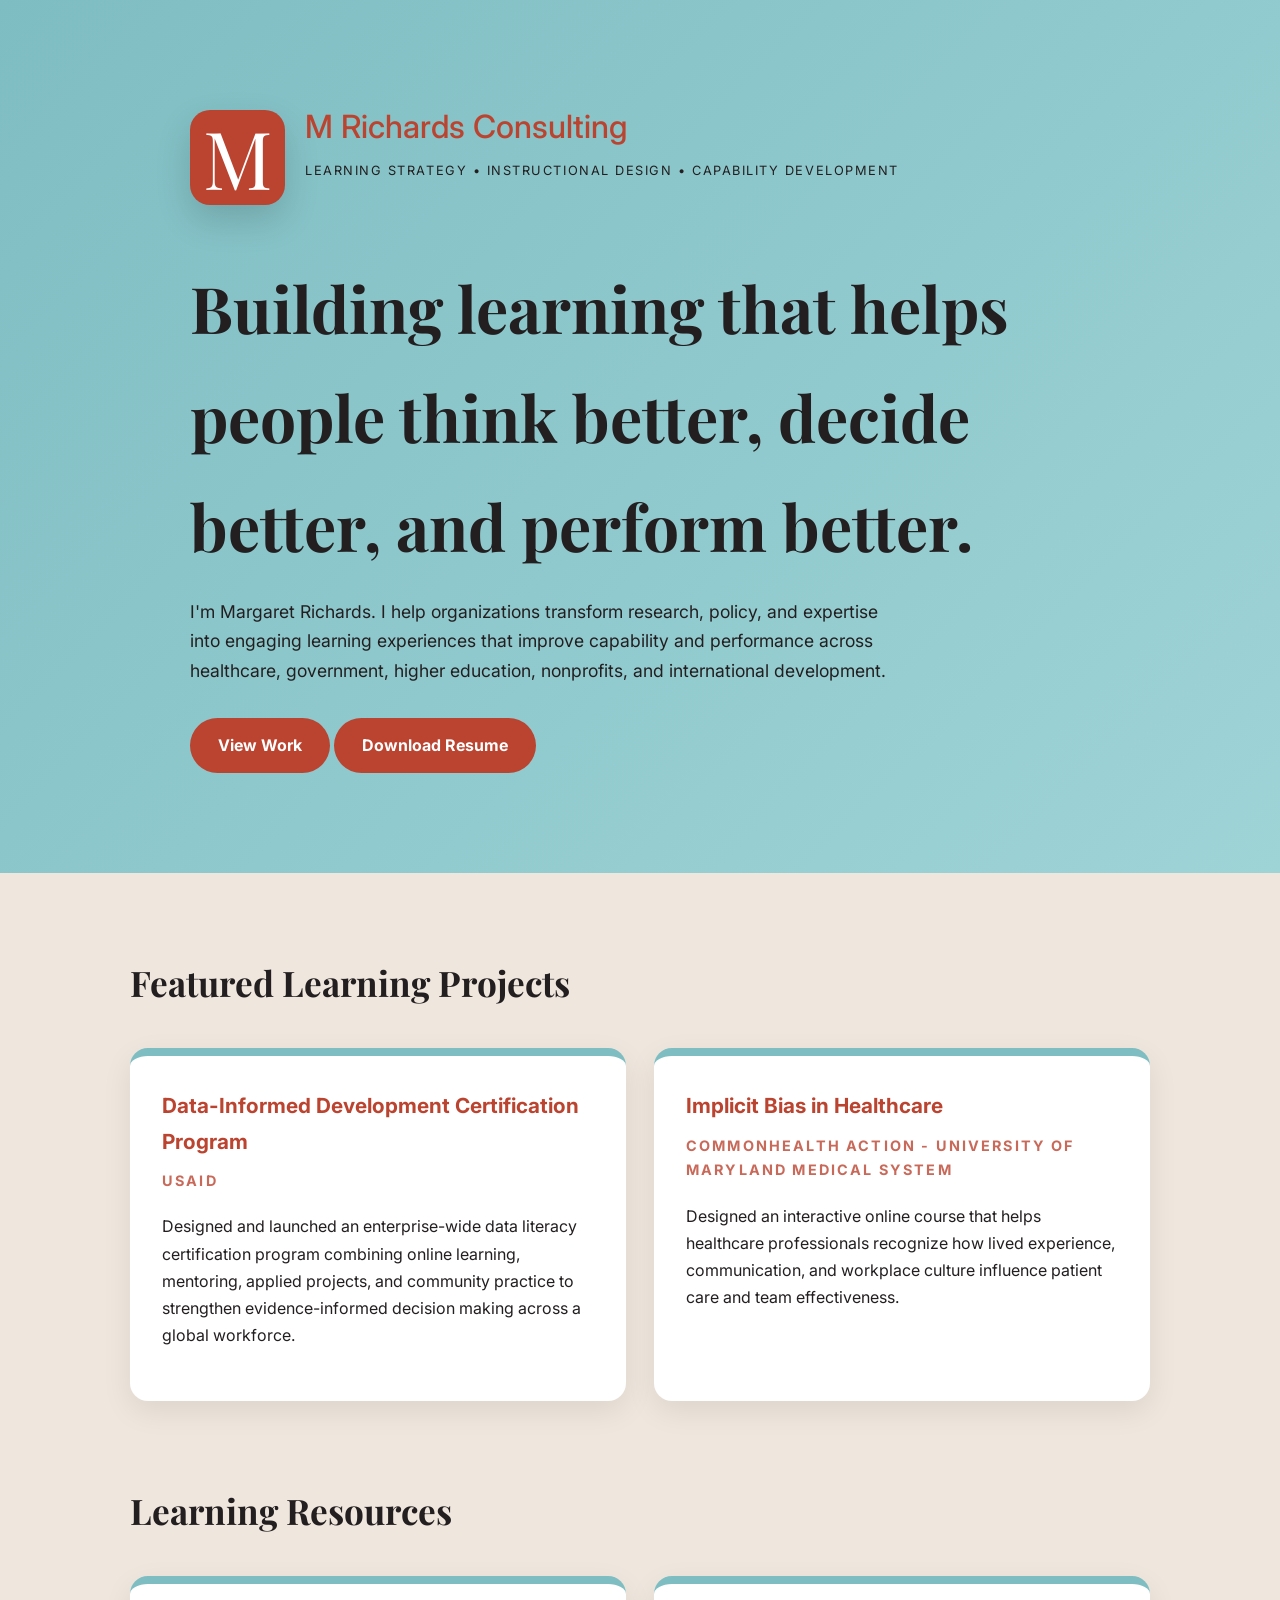
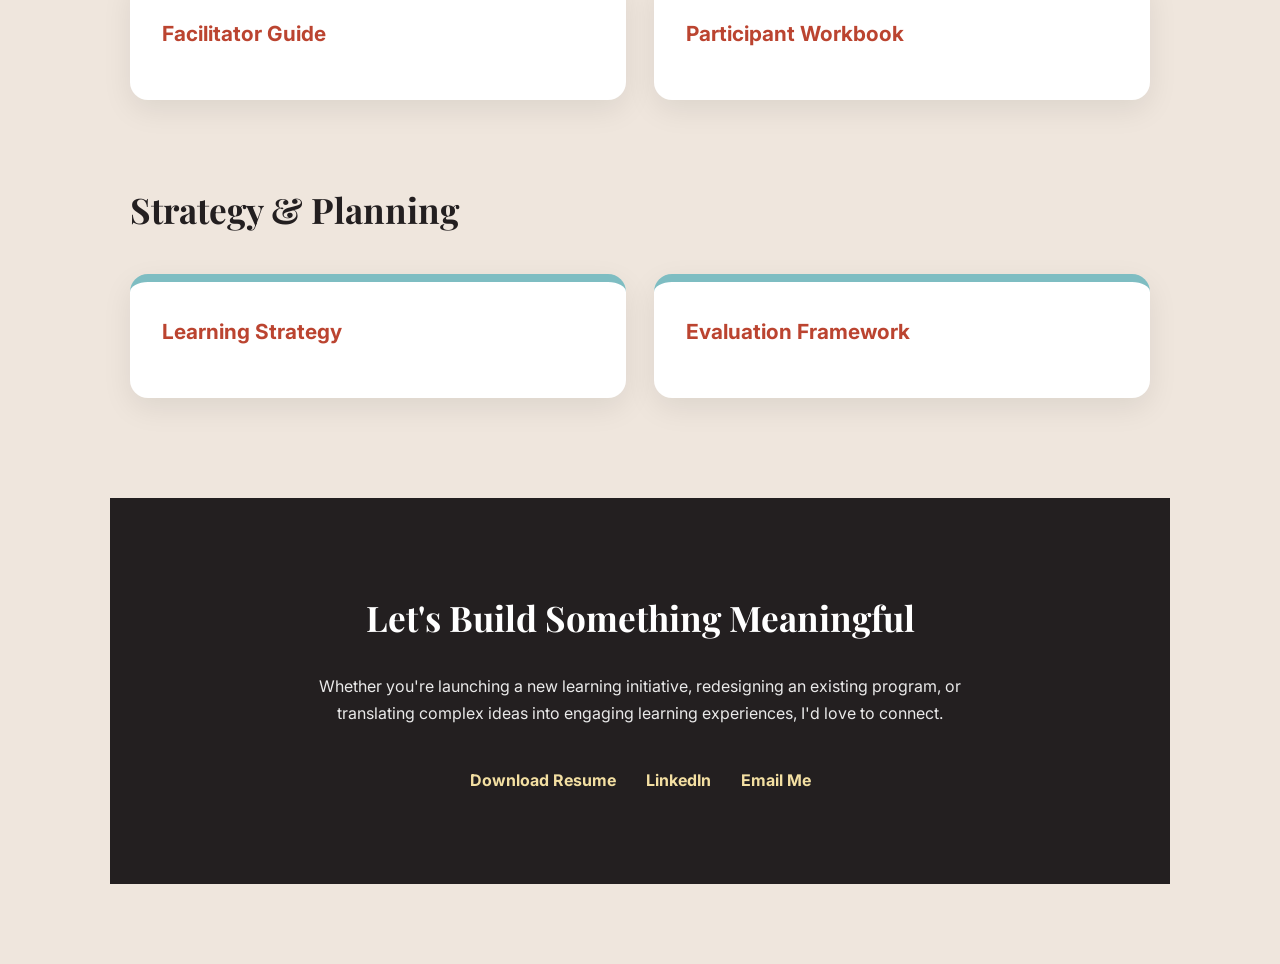
==== index.html @ 54437946 "Initial portfolio website" ====
<!DOCTYPE html>
<html lang="en">
<head>
    <meta charset="UTF-8">
    <meta name="viewport" content="width=device-width, initial-scale=1.0">
    <title>Margaret Richards | Learning Experience Portfolio</title>

    <link rel="stylesheet" href="style.css">

    <link rel="preconnect" href="https://fonts.googleapis.com">
    <link rel="preconnect" href="https://fonts.gstatic.com" crossorigin>

    <link href="https://fonts.googleapis.com/css2?family=Playfair+Display:wght@700&family=Inter:wght@300;400;500;700&display=swap" rel="stylesheet">
</head>

<body>

<header class="hero">

    <div class="hero-pattern"></div>

    <div class="hero-content">

    <div class="brand">
        <span class="brand-m">M</span>
        <div class="brand-text">
            <h2>M Richards Consulting</h2>
            <p>Learning Strategy • Instructional Design • Capability Development</p>
        </div>
    </div>

    <h1>
        Building learning that helps people think better, decide better, and perform better.
    </h1>

    <p class="intro">
        I'm Margaret Richards. I help organizations transform research, policy, and expertise into engaging learning experiences that improve capability and performance across healthcare, government, higher education, nonprofits, and international development.
    </p>

    <div class="hero-buttons">
        <a class="button" href="#work">View Work</a>
        <a class="button secondary" href="#">Download Resume</a>
    </div>

</div>

    </div>

</header>


<section>

<section id="work">

<h3>Featured Learning Projects</h3>

<div class="cards">

<div class="card">

<h4>Data-Informed Development Certification Program</h4>
<p class="client">USAID</p>
<p>
Designed and launched an enterprise-wide data literacy certification program combining online learning, mentoring, applied projects, and community practice to strengthen evidence-informed decision making across a global workforce.
</p>

</div>

<div class="card">

<h4>Implicit Bias in Healthcare</h4>
<p class="client">CommonHealth ACTION - University of Maryland Medical System</p>

<p>
Designed an interactive online course that helps healthcare professionals recognize how lived experience, communication, and workplace culture influence patient care and team effectiveness.
</p>

</div>

</div>

</section>


<section>

<h3>Learning Resources</h3>

<div class="cards">

<div class="card">
<h4>Facilitator Guide</h4>
</div>

<div class="card">
<h4>Participant Workbook</h4>
</div>

</div>

</section>


<section>

<h3>Strategy & Planning</h3>

<div class="cards">

<div class="card">
<h4>Learning Strategy</h4>
</div>

<div class="card">
<h4>Evaluation Framework</h4>
</div>

</div>

</section>


<section class="contact">

    <h3>Let's Build Something Meaningful</h3>

    <p>
        Whether you're launching a new learning initiative, redesigning an
        existing program, or translating complex ideas into engaging learning
        experiences, I'd love to connect.
    </p>

    <div class="contact-links">

        <a href="#">Download Resume</a>

        <a href="#">LinkedIn</a>

        <a href="mailto:your@email.com">Email Me</a>

    </div>

</section>

</body>

</html>
---- style.css ----
*{
    margin:0;
    padding:0;
    box-sizing:border-box;
}

:root{
    --charcoal:#231F20;
    --rust:#BB4430;
    --teal:#7EBDC2;
    --gold:#F3DFA2;
    --cream:#EFE6DD;
}

body{
    font-family:'Inter',sans-serif;
    background:var(--cream);
    color:var(--charcoal);
    line-height:1.7;
}

.hero{
    background:linear-gradient(135deg,var(--teal),#9fd4d7);
    padding:100px 20px;
}

.hero-content{
    max-width:900px;
    margin:auto;
}

h1{
    font-family:'Playfair Display',serif;
    font-size:4rem;
    margin-bottom:.25em;
}

h2{
    color:var(--rust);
    font-weight:500;
    margin-bottom:1.5rem;
}

.hero p{
    max-width:700px;
    font-size:1.1rem;
    margin-bottom:2rem;
}

.button{
    display:inline-block;
    background:var(--rust);
    color:white;
    padding:14px 28px;
    border-radius:999px;
    text-decoration:none;
    font-weight:700;
    transition:.25s;
}

.button:hover{
    background:#963726;
    transform:translateY(-2px);
}

section{
    max-width:1100px;
    margin:80px auto;
    padding:0 20px;
}

h3{
    font-family:'Playfair Display',serif;
    font-size:2.2rem;
    margin-bottom:35px;
    color:var(--charcoal);
}

.cards{
    display:grid;
    grid-template-columns:repeat(auto-fit,minmax(320px,1fr));
    gap:28px;
}

.card{
    background:white;
    padding:32px;
    border-radius:18px;
    box-shadow:0 10px 30px rgba(0,0,0,.08);
    transition:.25s;
    border-top:8px solid var(--teal);
}

.card:hover{
    transform:translateY(-8px);
}

.card h4{
    font-size:1.3rem;
    margin-bottom:16px;
    color:var(--rust);
}

.card p{
    margin-bottom:20px;
}

.card a{
    color:var(--rust);
    text-decoration:none;
    font-weight:700;
}

footer{
    margin-top:100px;
    background:var(--charcoal);
    color:white;
    text-align:center;
    padding:50px;
}

@media(max-width:700px){

h1{
    font-size:2.6rem;
}

h2{
    font-size:1.2rem;
}

.hero{
    padding:70px 20px;
}

}
.brand{

display:flex;
align-items:center;
gap:20px;

margin-bottom:40px;

}

.brand-m{

font-family:'Playfair Display',serif;
font-size:5rem;
color:white;

background:#BB4430;

width:95px;
height:95px;

border-radius:20px;

display:flex;
align-items:center;
justify-content:center;

box-shadow:0 15px 35px rgba(0,0,0,.15);

}

.brand-text h2{

margin:0;
font-size:2rem;

}

.brand-text p{

margin-top:6px;
text-transform:uppercase;
letter-spacing:.12em;
font-size:.8rem;

color:#231F20;

}
.client{
    margin: -6px 0 18px 0;

    font-size: .9rem;

    text-transform: uppercase;

    letter-spacing: .15em;

    font-weight: 700;

    color: var(--rust);

    opacity: .8;
}
.contact{

    background:var(--charcoal);

    color:white;

    text-align:center;

    padding:90px 20px;

    margin-top:100px;

}

.contact h3{

    color:white;

    margin-bottom:25px;

}

.contact p{

    max-width:700px;

    margin:0 auto 40px auto;

    opacity:.9;

}

.contact-links{

    display:flex;

    justify-content:center;

    gap:30px;

    flex-wrap:wrap;

}

.contact-links a{

    color:var(--gold);

    text-decoration:none;

    font-weight:700;

}

.contact-links a:hover{

    color:white;

}
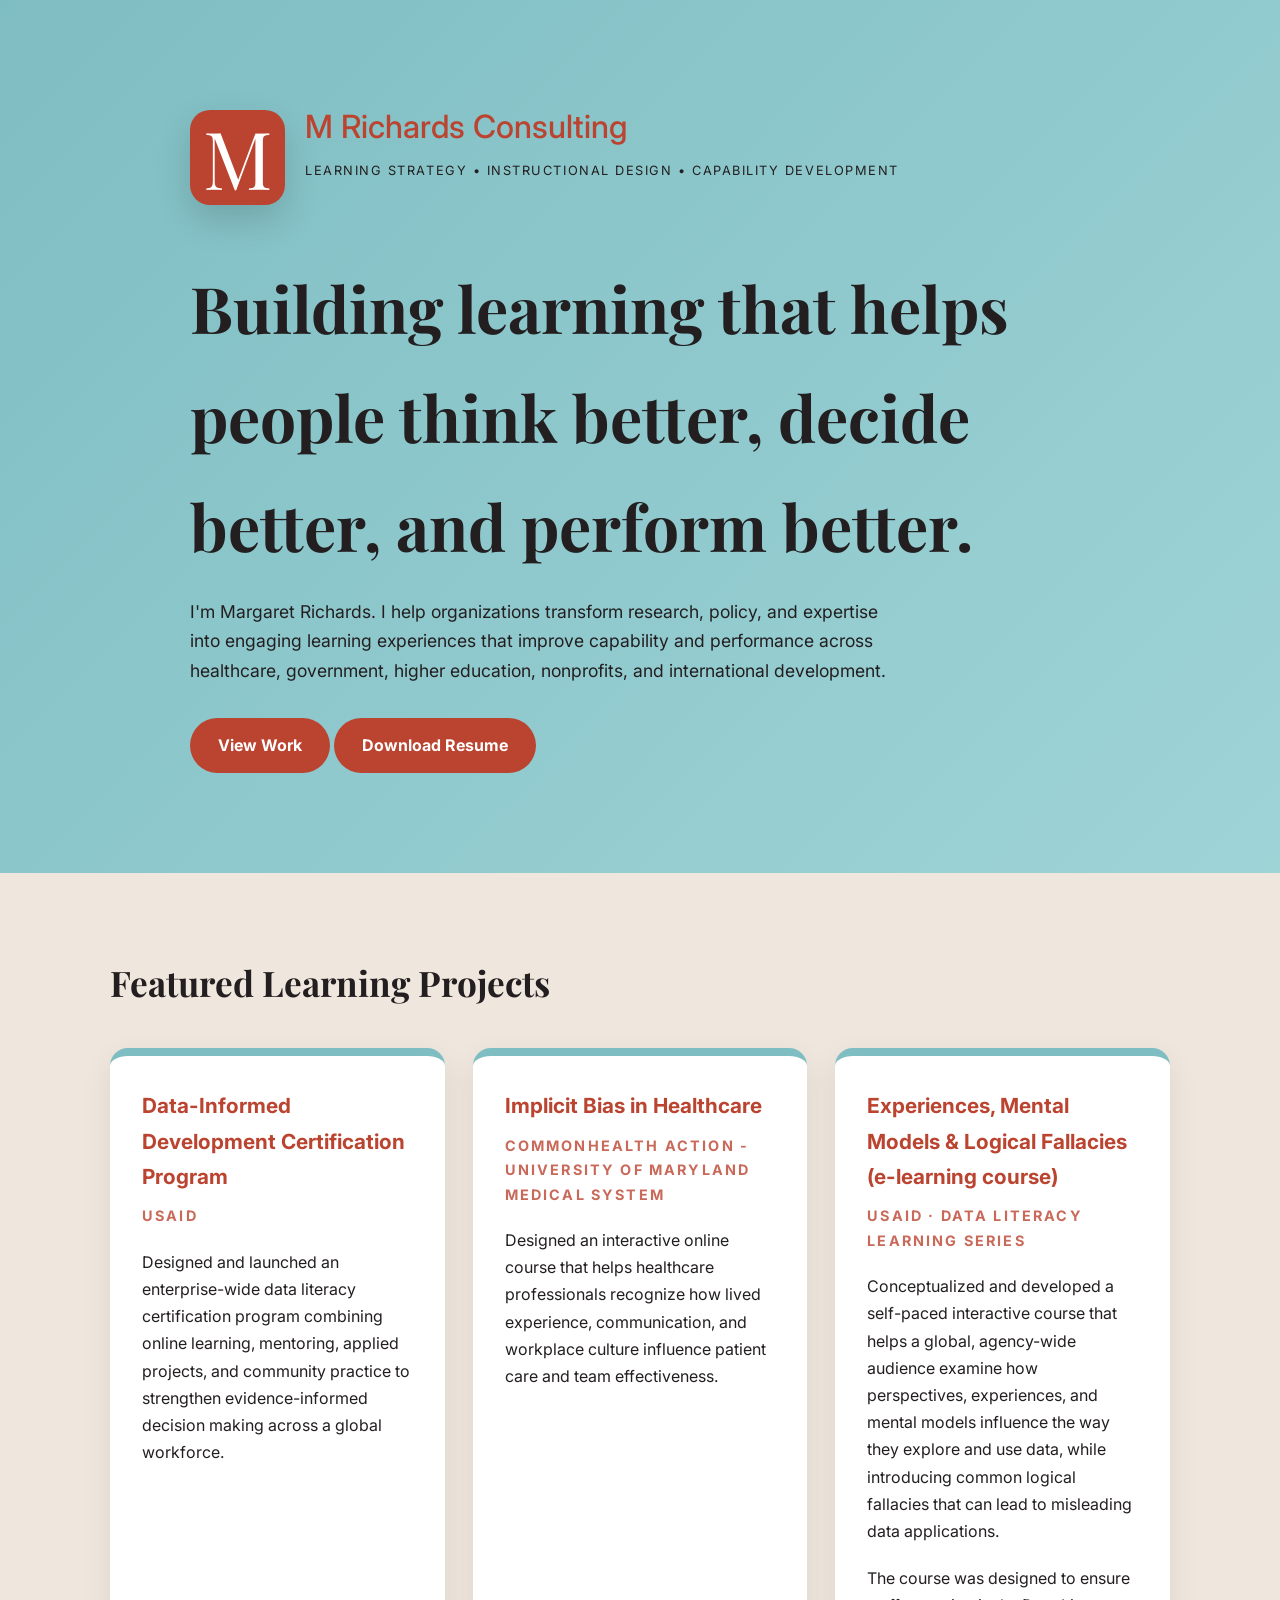
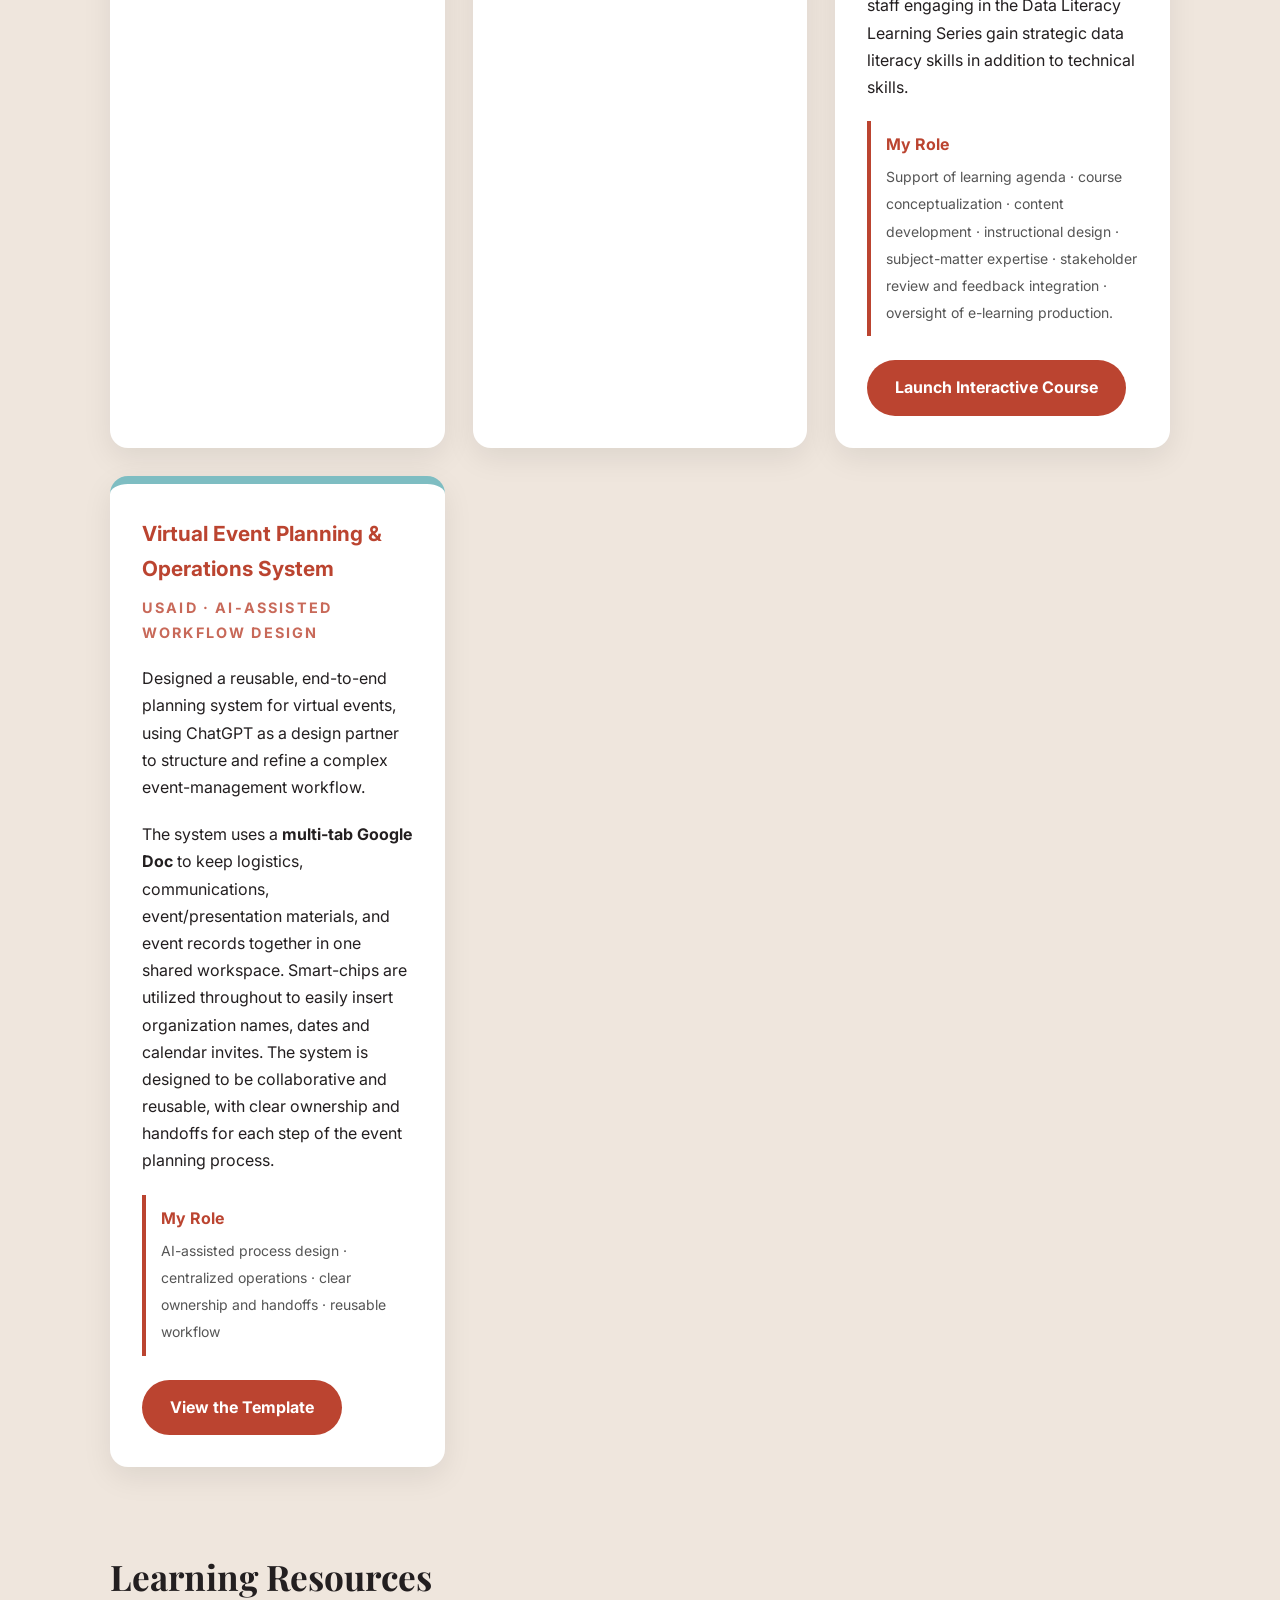
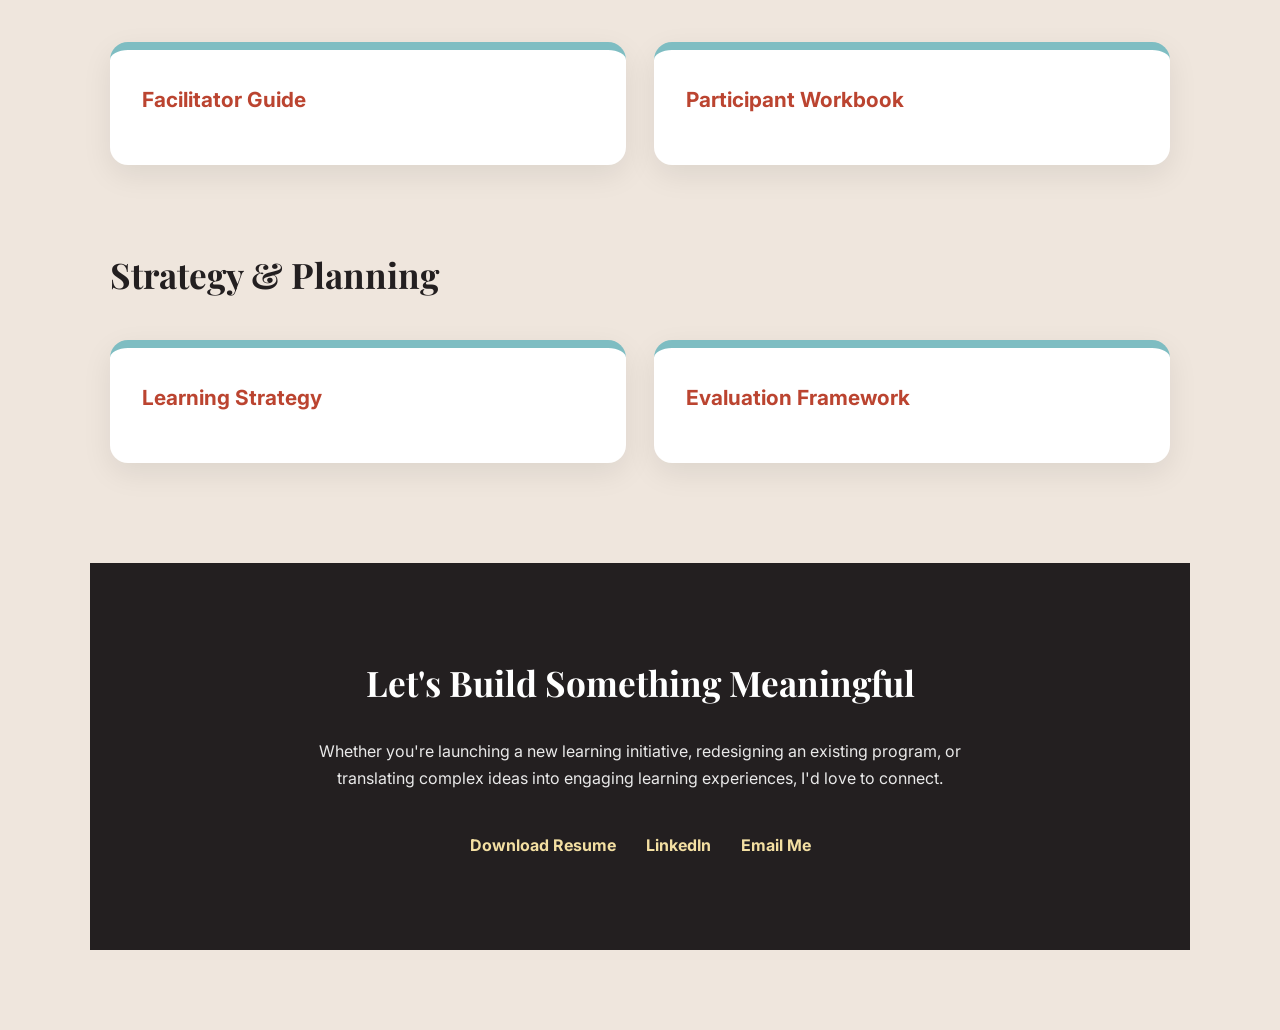
==== commit 8c8edbe8: "Add virtual event planning portfolio sample" ====
--- a/index.html
+++ b/index.html
@@ -21,105 +21,235 @@
 
     <div class="hero-content">
 
-    <div class="brand">
-        <span class="brand-m">M</span>
-        <div class="brand-text">
-            <h2>M Richards Consulting</h2>
-            <p>Learning Strategy • Instructional Design • Capability Development</p>
-        </div>
-    </div>
-
-    <h1>
-        Building learning that helps people think better, decide better, and perform better.
-    </h1>
-
-    <p class="intro">
-        I'm Margaret Richards. I help organizations transform research, policy, and expertise into engaging learning experiences that improve capability and performance across healthcare, government, higher education, nonprofits, and international development.
-    </p>
-
-    <div class="hero-buttons">
-        <a class="button" href="#work">View Work</a>
-        <a class="button secondary" href="#">Download Resume</a>
-    </div>
-
-</div>
+        <div class="brand">
+            <span class="brand-m">M</span>
+
+            <div class="brand-text">
+                <h2>M Richards Consulting</h2>
+                <p>Learning Strategy • Instructional Design • Capability Development</p>
+            </div>
+        </div>
+
+        <h1>
+            Building learning that helps people think better, decide better, and perform better.
+        </h1>
+
+        <p class="intro">
+            I'm Margaret Richards. I help organizations transform research, policy, and expertise into engaging learning experiences that improve capability and performance across healthcare, government, higher education, nonprofits, and international development.
+        </p>
+
+        <div class="hero-buttons">
+            <a class="button" href="#work">View Work</a>
+            <a class="button secondary" href="#">Download Resume</a>
+        </div>
 
     </div>
 
 </header>
 
 
+<!-- FEATURED WORK -->
+
+<section id="work">
+
+    <h3>Featured Learning Projects</h3>
+
+    <div class="cards">
+
+        <!-- CARD 1: DID CERTIFICATION PROGRAM -->
+
+        <div class="card">
+
+            <h4>Data-Informed Development Certification Program</h4>
+
+            <p class="client">USAID</p>
+
+            <p>
+                Designed and launched an enterprise-wide data literacy certification
+                program combining online learning, mentoring, applied projects, and
+                community practice to strengthen evidence-informed decision making
+                across a global workforce.
+            </p>
+
+        </div>
+
+
+        <!-- CARD 2: IMPLICIT BIAS -->
+
+        <div class="card">
+
+            <h4>Implicit Bias in Healthcare</h4>
+
+            <p class="client">
+                CommonHealth ACTION - University of Maryland Medical System
+            </p>
+
+            <p>
+                Designed an interactive online course that helps healthcare
+                professionals recognize how lived experience, communication, and
+                workplace culture influence patient care and team effectiveness.
+            </p>
+
+        </div>
+
+
+        <!-- CARD 3: EXPERIENCES, MENTAL MODELS & LOGICAL FALLACIES -->
+
+        <div class="card">
+
+            <h4>Experiences, Mental Models &amp; Logical Fallacies (e-learning course)</h4>
+
+            <p class="client">
+                USAID · Data Literacy Learning Series
+            </p>
+
+            <p>
+                Conceptualized and developed a self-paced interactive course that helps a
+                global, agency-wide audience examine how perspectives, experiences,
+                and mental models influence the way they explore and use data,
+                while introducing common logical fallacies that can lead to
+                misleading data applications.
+            </p>
+            <p>The course was designed to ensure staff engaging in the Data Literacy Learning Series gain strategic data literacy skills in addition to technical skills.</p>
+
+            <div class="card-impact">
+                <strong>My Role</strong> 
+                
+                <span>
+                    Support of learning agenda · course conceptualization · content development · instructional design · subject-matter expertise · stakeholder review and feedback integration · oversight of e-learning production.</span>
+            </div>
+
+            <a
+                class="button"
+                href="portfolio/course_emlf/scormcontent/index.html"
+            >
+                Launch Interactive Course
+            </a>
+
+        </div>
+
+
+        <!-- CARD 4: VIRTUAL EVENT PLANNING -->
+
+        <div class="card">
+
+            <h4>Virtual Event Planning &amp; Operations System</h4>
+
+            <p class="client">
+                USAID · AI-Assisted Workflow Design
+            </p>
+
+            <p>
+                Designed a reusable, end-to-end planning system for virtual events,
+                using ChatGPT as a design partner to structure and refine a complex
+                event-management workflow.
+            </p>
+
+            <p>
+                The system uses a <strong>multi-tab Google Doc</strong> to keep
+                logistics, communications, event/presentation materials, and event
+                records together in one shared workspace. Smart-chips are utilized throughout to easily insert organization names, dates and calendar invites. The system is designed to be collaborative and reusable, with clear ownership and handoffs for each step of the event planning process.
+            </p>
+
+            <!-- <div class="event-system-grid">
+
+                <div>
+                    <strong>LOGISTICS</strong>
+                    <span>
+                        Roles &amp; responsibilities · objectives · scheduling ·
+                        technology · agenda · promotion · content preparation ·
+                        day-of operations · follow-up
+                    </span>
+                </div>
+
+                <div>
+                    <strong>COMMS DRAFTS</strong>
+                    <span>
+                        Calendar language · outreach messages · promotional
+                        materials · follow-up communications
+                    </span>
+                </div>
+
+                <div>
+                    <strong>TALKING POINTS</strong>
+                    <span>
+                        Speaker preparation · facilitator notes · presentation
+                        links · Q&amp;A · event notes
+                    </span>
+                </div>
+
+            </div> -->
+
+            <div class="card-impact">
+
+                <strong>My Role</strong>
+
+                <span>
+                    AI-assisted process design · centralized operations ·
+                    clear ownership and handoffs · reusable workflow
+                </span>
+
+            </div>
+
+            <a
+                class="button"
+                href="https://docs.google.com/document/d/1nzLMJLiyjbRR-kcodajo7oiuRmUmhAQAjcx7zkD9eeo/edit?tab=t.0#heading=h.qlh7xlo78rj"
+                target="_blank"
+                rel="noopener noreferrer"
+            >
+                View the Template
+            </a>
+
+        </div>
+
+    </div>
+
+</section>
+
+
+<!-- LEARNING RESOURCES -->
+
 <section>
 
-<section id="work">
-
-<h3>Featured Learning Projects</h3>
-
-<div class="cards">
-
-<div class="card">
-
-<h4>Data-Informed Development Certification Program</h4>
-<p class="client">USAID</p>
-<p>
-Designed and launched an enterprise-wide data literacy certification program combining online learning, mentoring, applied projects, and community practice to strengthen evidence-informed decision making across a global workforce.
-</p>
-
-</div>
-
-<div class="card">
-
-<h4>Implicit Bias in Healthcare</h4>
-<p class="client">CommonHealth ACTION - University of Maryland Medical System</p>
-
-<p>
-Designed an interactive online course that helps healthcare professionals recognize how lived experience, communication, and workplace culture influence patient care and team effectiveness.
-</p>
-
-</div>
-
-</div>
-
-</section>
-
+    <h3>Learning Resources</h3>
+
+    <div class="cards">
+
+        <div class="card">
+            <h4>Facilitator Guide</h4>
+        </div>
+
+        <div class="card">
+            <h4>Participant Workbook</h4>
+        </div>
+
+    </div>
+
+</section>
+
+
+<!-- STRATEGY & PLANNING -->
 
 <section>
 
-<h3>Learning Resources</h3>
-
-<div class="cards">
-
-<div class="card">
-<h4>Facilitator Guide</h4>
-</div>
-
-<div class="card">
-<h4>Participant Workbook</h4>
-</div>
-
-</div>
-
-</section>
-
-
-<section>
-
-<h3>Strategy & Planning</h3>
-
-<div class="cards">
-
-<div class="card">
-<h4>Learning Strategy</h4>
-</div>
-
-<div class="card">
-<h4>Evaluation Framework</h4>
-</div>
-
-</div>
-
-</section>
-
+    <h3>Strategy &amp; Planning</h3>
+
+    <div class="cards">
+
+        <div class="card">
+            <h4>Learning Strategy</h4>
+        </div>
+
+        <div class="card">
+            <h4>Evaluation Framework</h4>
+        </div>
+
+    </div>
+
+</section>
+
+
+<!-- CONTACT -->
 
 <section class="contact">
 
@@ -143,6 +273,6 @@
 
 </section>
 
+
 </body>
-
 </html>
--- a/style.css
+++ b/style.css
@@ -50,7 +50,7 @@
 .button{
     display:inline-block;
     background:var(--rust);
-    color:white;
+    color:#ffffff !important;
     padding:14px 28px;
     border-radius:999px;
     text-decoration:none;
@@ -59,7 +59,8 @@
 }
 
 .button:hover{
-    background:#963726;
+    background:#6f241b;
+    color:#ffffff !important;
     transform:translateY(-2px);
 }
 
@@ -255,4 +256,57 @@
 
     color:white;
 
+}
+/* Virtual Event Planning System */
+
+.event-system-grid {
+    display: grid;
+    grid-template-columns: repeat(3, 1fr);
+    gap: 12px;
+    margin: 22px 0;
+}
+
+.event-system-grid > div {
+    background: #f6f3ee;
+    border-radius: 8px;
+    padding: 15px;
+}
+
+.event-system-grid strong {
+    display: block;
+    color: var(--rust);
+    font-size: 12px;
+    letter-spacing: .06em;
+    margin-bottom: 8px;
+}
+
+.event-system-grid span {
+    display: block;
+    font-size: 13px;
+    line-height: 1.45;
+    color: #555;
+}
+
+.card-impact {
+    border-left: 4px solid var(--rust);
+    padding: 10px 0 10px 15px;
+    margin: 20px 0 24px;
+}
+
+.card-impact strong {
+    display: block;
+    color: var(--rust);
+    margin-bottom: 5px;
+}
+
+.card-impact span {
+    font-size: 14px;
+    line-height: 1.45;
+    color: #555;
+}
+
+@media (max-width: 700px) {
+    .event-system-grid {
+        grid-template-columns: 1fr;
+    }
 }
